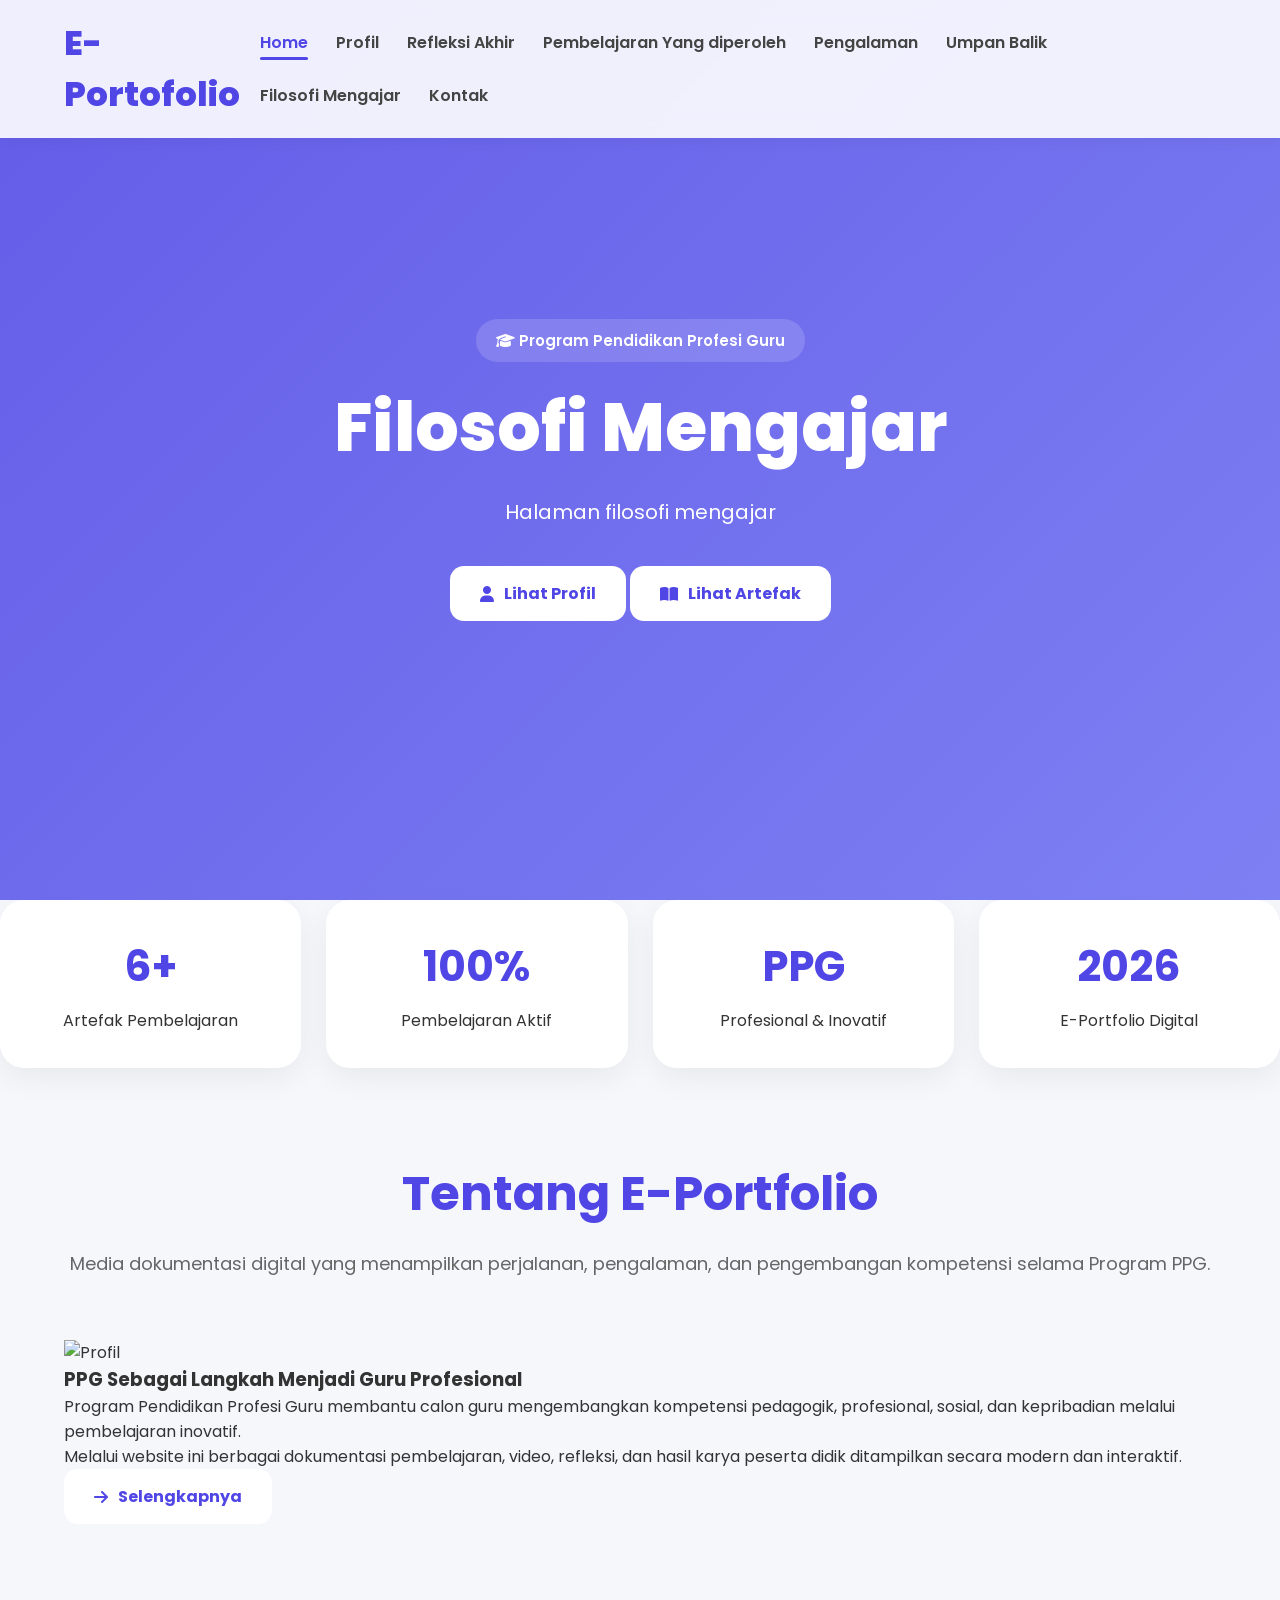
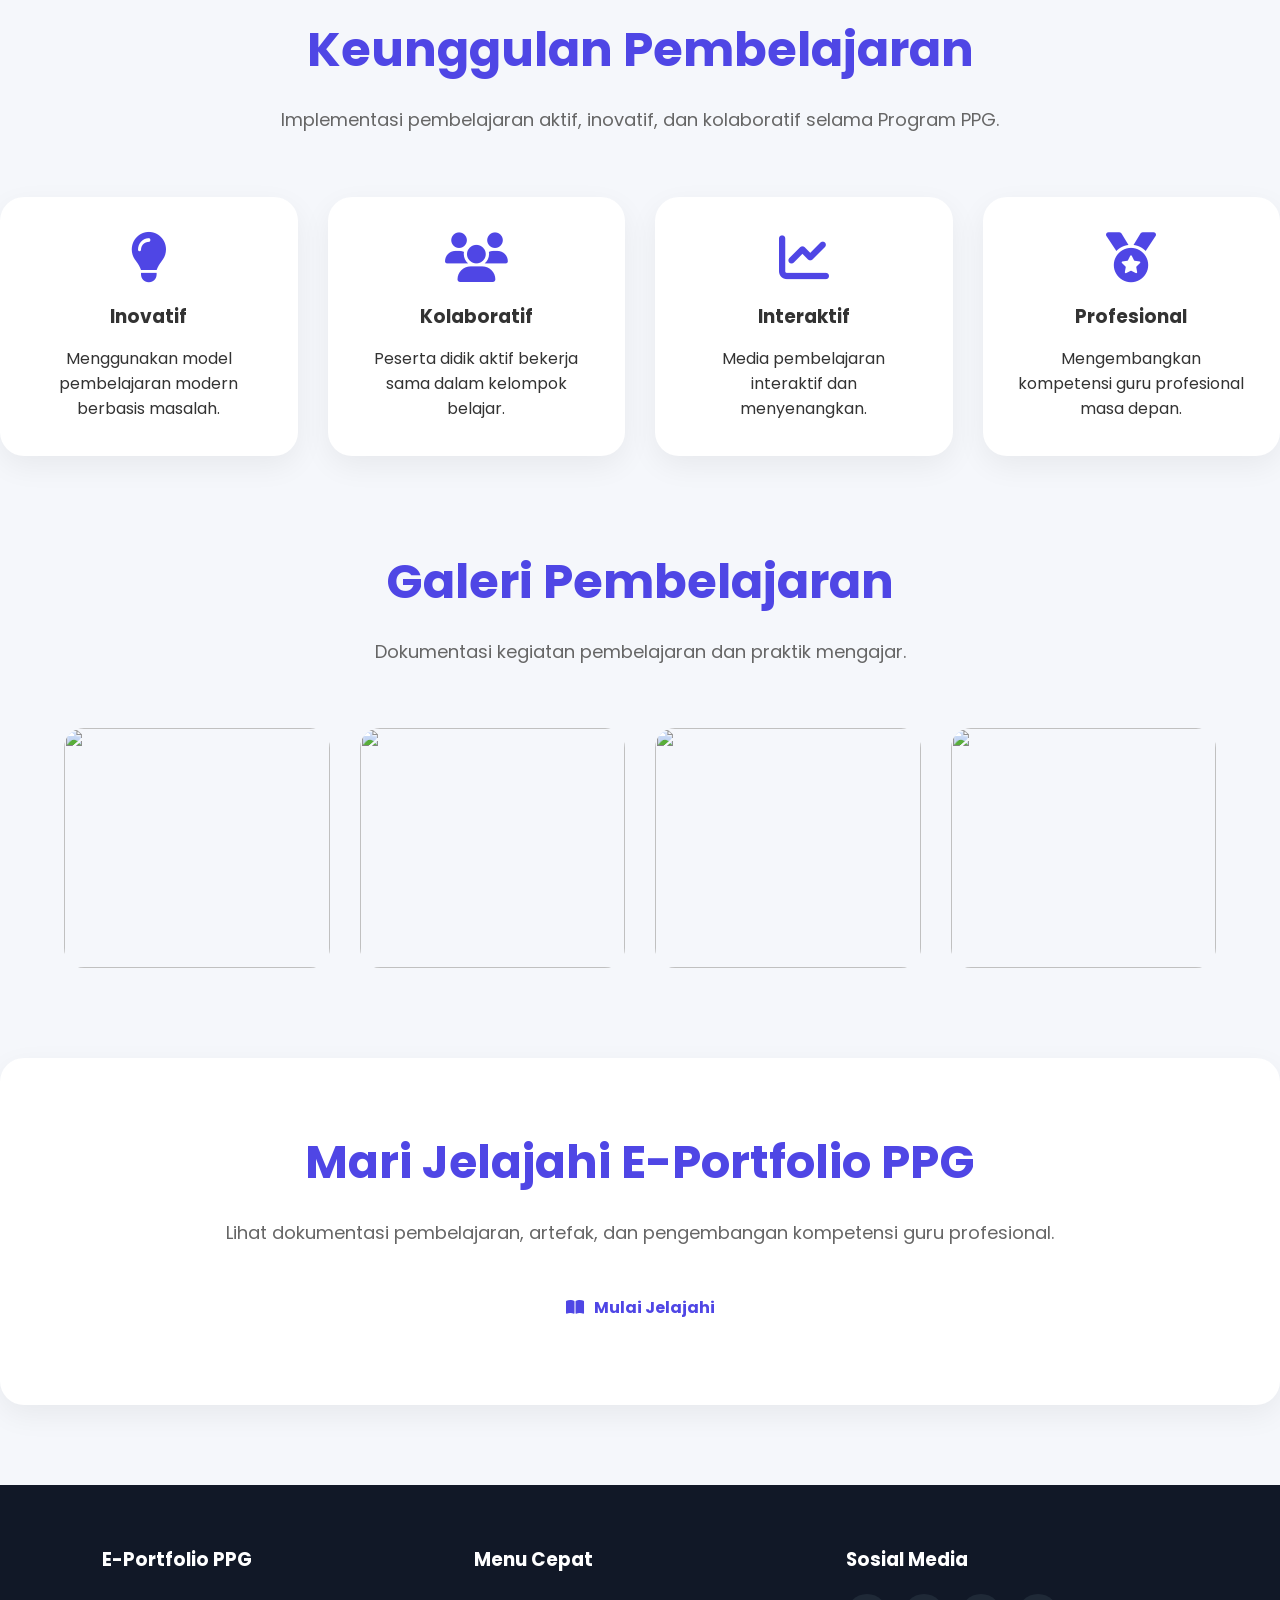
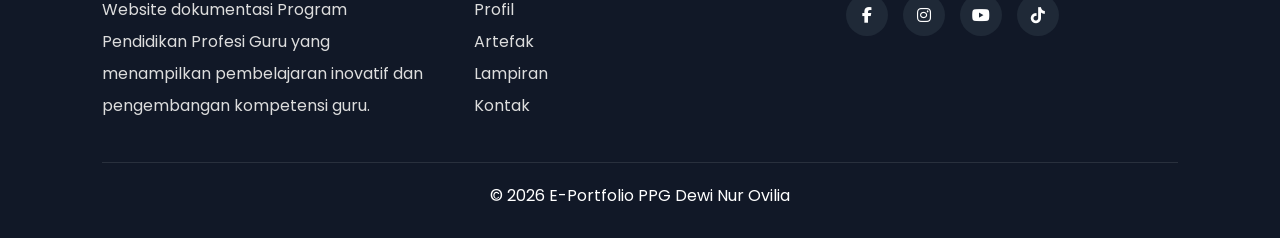
==== filosofi.html @ a44f4aaa "Add files via upload" ====
<!DOCTYPE html>
<html lang="id">

<head>

<meta charset="UTF-8">
<meta name="viewport" content="width=device-width, initial-scale=1.0">

<title>Filosofi Mengajar</title>

<!-- CSS -->
<link rel="stylesheet" href="style.css">

<!-- ICON -->
<link rel="stylesheet"
href="https://cdnjs.cloudflare.com/ajax/libs/font-awesome/6.5.1/css/all.min.css">

</head>

<body>

<!-- =========================
NAVBAR
========================= -->

<nav class="navbar">

<div class="nav-container">

<h2>
<a href="index.html" class="logo-home">
E-Portofolio
</a>
</h2>

<div class="menu">

<a href="index.html" class="active">Home</a>

<a href="profil.html">Profil</a>

<a href="refleksi.html">Refleksi Akhir</a>

<a href="pembelajaran.html">Pembelajaran Yang diperoleh</a>

<a href="pengalaman.html">Pengalaman</a>

<a href="umpanbalik.html">Umpan Balik</a>

<a href="filosofi.html">Filosofi Mengajar</a>

<a href="kontak.html">Kontak</a>

</div>

</div>

</nav>

<!-- =========================
HERO
========================= -->

<section class="hero">

<div class="hero-overlay"></div>

<div class="hero-content">

<span class="hero-badge">
<i class="fa-solid fa-graduation-cap"></i>
Program Pendidikan Profesi Guru
</span>

<h1>Filosofi Mengajar</h1>

<p>Halaman filosofi mengajar</p>

<div class="hero-buttons">

<a href="profil.html" class="hero-btn">

<i class="fa-solid fa-user"></i>

Lihat Profil

</a>

<a href="artefak.html" class="hero-btn secondary-btn">

<i class="fa-solid fa-book-open"></i>

Lihat Artefak

</a>

</div>

</div>

</section>

<!-- =========================
STATISTIK
========================= -->

<section class="stats-section">

<div class="stats-container">

<div class="stats-box">

<h2>6+</h2>

<p>
Artefak Pembelajaran
</p>

</div>

<div class="stats-box">

<h2>100%</h2>

<p>
Pembelajaran Aktif
</p>

</div>

<div class="stats-box">

<h2>PPG</h2>

<p>
Profesional & Inovatif
</p>

</div>

<div class="stats-box">

<h2>2026</h2>

<p>
E-Portfolio Digital
</p>

</div>

</div>

</section>

<!-- =========================
TENTANG
========================= -->

<section class="container">

<div class="section-title">

<h2>
Tentang E-Portfolio
</h2>

<p>

Media dokumentasi digital yang menampilkan perjalanan,
pengalaman, dan pengembangan kompetensi selama Program PPG.

</p>

</div>

<div class="about-grid">

<div class="about-image">

<img src="img/profil.jpg" alt="Profil">

</div>

<div class="about-content">

<h3>
PPG Sebagai Langkah Menjadi Guru Profesional
</h3>

<p>

Program Pendidikan Profesi Guru membantu calon guru
mengembangkan kompetensi pedagogik, profesional,
sosial, dan kepribadian melalui pembelajaran inovatif.

</p>

<p>

Melalui website ini berbagai dokumentasi pembelajaran,
video, refleksi, dan hasil karya peserta didik
ditampilkan secara modern dan interaktif.

</p>

<a href="profil.html" class="btn">

<i class="fa-solid fa-arrow-right"></i>

Selengkapnya

</a>

</div>

</div>

</section>

<!-- =========================
FITUR
========================= -->

<section class="feature-section">

<div class="section-title white-title">

<h2>
Keunggulan Pembelajaran
</h2>

<p>

Implementasi pembelajaran aktif, inovatif,
dan kolaboratif selama Program PPG.

</p>

</div>

<div class="feature-grid">

<div class="feature-card">

<i class="fa-solid fa-lightbulb"></i>

<h3>Inovatif</h3>

<p>
Menggunakan model pembelajaran modern berbasis masalah.
</p>

</div>

<div class="feature-card">

<i class="fa-solid fa-users"></i>

<h3>Kolaboratif</h3>

<p>
Peserta didik aktif bekerja sama dalam kelompok belajar.
</p>

</div>

<div class="feature-card">

<i class="fa-solid fa-chart-line"></i>

<h3>Interaktif</h3>

<p>
Media pembelajaran interaktif dan menyenangkan.
</p>

</div>

<div class="feature-card">

<i class="fa-solid fa-medal"></i>

<h3>Profesional</h3>

<p>
Mengembangkan kompetensi guru profesional masa depan.
</p>

</div>

</div>

</section>

<!-- =========================
GALERI
========================= -->

<section class="container">

<div class="section-title">

<h2>
Galeri Pembelajaran
</h2>

<p>

Dokumentasi kegiatan pembelajaran dan praktik mengajar.

</p>

</div>

<div class="gallery-grid">

<img src="img/siklus1.jpg">

<img src="img/siklus2.jpg">

<img src="img/hasil-kerja-siswa.jpg">

<img src="img/video-pembelajaran.jpg">

</div>

</section>

<!-- =========================
CTA
========================= -->

<section class="cta-section">

<div class="cta-box">

<h2>
Mari Jelajahi E-Portfolio PPG
</h2>

<p>

Lihat dokumentasi pembelajaran, artefak,
dan pengembangan kompetensi guru profesional.

</p>

<a href="profil.html" class="hero-btn">

<i class="fa-solid fa-book-open"></i>

Mulai Jelajahi

</a>

</div>

</section>

<!-- =========================
FOOTER
========================= -->

<footer>

<div class="footer-content">

<div class="footer-box">

<h3>E-Portfolio PPG</h3>

<p>

Website dokumentasi Program Pendidikan Profesi Guru
yang menampilkan pembelajaran inovatif dan pengembangan kompetensi guru.

</p>

</div>

<div class="footer-box">

<h3>Menu Cepat</h3>

<p><a href="profil.html">Profil</a></p>

<p><a href="artefak.html">Artefak</a></p>

<p><a href="lampiran.html">Lampiran</a></p>

<p><a href="kontak.html">Kontak</a></p>

</div>

<div class="footer-box">

<h3>Sosial Media</h3>

<div class="social">

<a href="#">
<i class="fa-brands fa-facebook-f"></i>
</a>

<a href="#">
<i class="fa-brands fa-instagram"></i>
</a>

<a href="#">
<i class="fa-brands fa-youtube"></i>
</a>

<a href="#">
<i class="fa-brands fa-tiktok"></i>
</a>

</div>

</div>

</div>

<div class="copyright">

© 2026 E-Portfolio PPG Dewi Nur Ovilia

</div>

</footer>

</body>

</html>
---- style.css ----
/* ======================================================
STYLE CSS LENGKAP
UNTUK HOME SAMPAI KONTAK
MODERN SIMPLE ELEGANT
====================================================== */

/* =========================
GOOGLE FONT
========================= */

@import url('https://fonts.googleapis.com/css2?family=Poppins:wght@300;400;500;600;700;800&display=swap');

/* =========================
RESET
========================= */

*{
margin:0;
padding:0;
box-sizing:border-box;
font-family:'Poppins',sans-serif;
scroll-behavior:smooth;
}

/* =========================
BODY
========================= */

body{
background:#f5f7fb;
color:#333;
overflow-x:hidden;
}

/* =========================
SCROLLBAR
========================= */

::-webkit-scrollbar{
width:8px;
}

::-webkit-scrollbar-thumb{
background:#4f46e5;
border-radius:20px;
}

/* =========================
NAVBAR
========================= */

.navbar{
width:100%;

position:fixed;
top:0;
left:0;

z-index:999;

background:rgba(255,255,255,0.9);

backdrop-filter:blur(12px);

box-shadow:0 2px 15px rgba(0,0,0,0.05);
}

.nav-container{
width:90%;
max-width:1300px;

margin:auto;

padding:18px 0;

display:flex;
justify-content:space-between;
align-items:center;
}

/* =========================
LOGO
========================= */

.logo-home{
text-decoration:none;

font-size:34px;
font-weight:800;

color:#4f46e5;
}

/* =========================
MENU
========================= */

.menu{
display:flex;
align-items:center;
gap:28px;
flex-wrap:wrap;
}

.menu a{
text-decoration:none;

color:#444;

font-size:16px;
font-weight:600;

transition:0.3s;

position:relative;
}

.menu a:hover,
.menu .active{
color:#4f46e5;
}

.menu a::after{
content:'';

position:absolute;

left:0;
bottom:-5px;

width:0%;
height:3px;

background:#4f46e5;

border-radius:10px;

transition:0.3s;
}

.menu a:hover::after,
.menu .active::after{
width:100%;
}

/* =========================
HERO
========================= */

.hero{
width:100%;
min-height:100vh;

display:flex;
justify-content:center;
align-items:center;

text-align:center;

padding:120px 20px 80px;

position:relative;

background:
linear-gradient(
135deg,
rgba(79,70,229,0.88),
rgba(99,102,241,0.82)
),

url('img/bg-ppg.jpg');

background-size:cover;
background-position:center;
background-repeat:no-repeat;
}

/* =========================
SMALL HERO
========================= */

.small-hero{
min-height:60vh;
}

/* =========================
HERO CONTENT
========================= */

.hero-content{
max-width:900px;
color:white;
}

.hero-badge{
display:inline-block;

padding:10px 20px;

background:rgba(255,255,255,0.15);

border-radius:50px;

margin-bottom:25px;

font-size:15px;
font-weight:600;
}

.hero-content h1{
font-size:68px;
font-weight:800;

line-height:1.2;

margin-bottom:25px;
}

.hero-content p{
font-size:20px;
line-height:1.9;

margin-bottom:35px;
}

/* =========================
BUTTON
========================= */

.hero-btn,
.btn{
display:inline-flex;
align-items:center;
gap:10px;

padding:15px 30px;

border-radius:14px;

background:white;

color:#4f46e5;

text-decoration:none;

font-weight:700;

transition:0.3s;
}

.hero-btn:hover,
.btn:hover{
transform:translateY(-4px);

background:#eef2ff;
}

/* =========================
CONTAINER
========================= */

.container{
width:90%;
max-width:1250px;

margin:auto;

padding:90px 0;
}

/* =========================
SECTION TITLE
========================= */

.section-title{
text-align:center;
margin-bottom:60px;
}

.section-title h2{
font-size:48px;
color:#4f46e5;

margin-bottom:18px;
}

.section-title p{
font-size:18px;
line-height:1.8;
color:#666;
}

/* =========================
GRID
========================= */

.grid,
.grid-2,
.grid-3,
.feature-grid,
.gallery-grid,
.lampiran-grid,
.lptk-grid{
display:grid;
gap:30px;
}

.grid{
grid-template-columns:repeat(auto-fit,minmax(330px,1fr));
}

.grid-2{
grid-template-columns:repeat(auto-fit,minmax(300px,1fr));
}

.grid-3,
.feature-grid{
grid-template-columns:repeat(auto-fit,minmax(250px,1fr));
}

.gallery-grid{
grid-template-columns:repeat(auto-fit,minmax(240px,1fr));
}

.lampiran-grid,
.lptk-grid{
grid-template-columns:repeat(auto-fit,minmax(280px,1fr));
}

/* =========================
CARD
========================= */

.card,
.feature-card,
.profile-box,
.contact-box,
.quote-box,
.info-card,
.timeline-modern-item,
.glass-card,
.lampiran-card,
.stats-box,
.cta-box{

background:white;

border-radius:24px;

overflow:hidden;

box-shadow:
0 10px 30px rgba(0,0,0,0.06);

transition:0.3s;
}

.card:hover,
.feature-card:hover,
.timeline-modern-item:hover,
.glass-card:hover,
.lampiran-card:hover,
.stats-box:hover{

transform:translateY(-8px);
}

/* =========================
CARD IMAGE
========================= */

.card img{
width:100%;
height:240px;
object-fit:cover;
}

/* =========================
BADGE
========================= */

.badge{
position:absolute;

top:18px;
right:18px;

padding:8px 16px;

background:#4f46e5;
color:white;

border-radius:50px;

font-size:13px;
font-weight:700;
}

/* =========================
CARD CONTENT
========================= */

.card-content{
padding:28px;
}

.card-content h3{
font-size:26px;
color:#4f46e5;

margin-bottom:16px;
}

.card-content p{
line-height:1.8;
color:#666;

margin-bottom:16px;
}

.card-content ul{
padding-left:20px;
margin-bottom:20px;
}

.card-content ul li{
margin-bottom:10px;
color:#666;
}

/* =========================
PROFILE
========================= */

.profile-box{
padding:40px;

display:flex;
gap:30px;

align-items:center;
flex-wrap:wrap;
}

.profile-img{
width:240px;
height:240px;

object-fit:cover;

border-radius:20px;
}

/* =========================
FEATURE CARD
========================= */

.feature-card,
.glass-card,
.lampiran-card{
padding:35px;
text-align:center;
}

.feature-card i,
.glass-card i,
.lampiran-card i{
font-size:50px;
color:#4f46e5;

margin-bottom:20px;
}

.feature-card h3,
.glass-card h3,
.lampiran-card h3{
margin-bottom:15px;
}

/* =========================
QUOTE
========================= */

.quote-box{
padding:50px;

font-size:28px;
font-weight:600;

text-align:center;

line-height:1.8;

color:#4f46e5;
}

/* =========================
TIMELINE
========================= */

.timeline-modern{
display:flex;
flex-direction:column;
gap:30px;
}

.timeline-modern-item{
padding:35px;

display:flex;
gap:20px;
align-items:flex-start;
}

.timeline-icon{
min-width:65px;
height:65px;

display:flex;
justify-content:center;
align-items:center;

border-radius:50%;

background:#4f46e5;
color:white;

font-size:24px;
}

.timeline-content h3{
margin-bottom:12px;
color:#4f46e5;
}

.timeline-content p{
line-height:1.8;
color:#666;
}

/* =========================
CONTACT
========================= */

.contact-box{
padding:40px;
max-width:650px;
margin:auto;
}

.contact-box p{
font-size:20px;
line-height:2.3;
}

.contact-box i{
margin-right:10px;
color:#4f46e5;
}

/* =========================
GALLERY
========================= */

.gallery-grid img{
width:100%;
height:240px;

object-fit:cover;

border-radius:20px;

transition:0.3s;
}

.gallery-grid img:hover{
transform:scale(1.03);
}

/* =========================
STATS
========================= */

.stats-container{
display:grid;

grid-template-columns:
repeat(auto-fit,minmax(220px,1fr));

gap:25px;
}

.stats-box{
padding:35px;
text-align:center;
}

.stats-box h2{
font-size:42px;
color:#4f46e5;

margin-bottom:10px;
}

/* =========================
CTA
========================= */

.cta-box{
padding:70px 40px;
text-align:center;
}

.cta-box h2{
font-size:46px;
color:#4f46e5;

margin-bottom:20px;
}

.cta-box p{
font-size:18px;
line-height:1.8;
color:#666;

margin-bottom:30px;
}

/* =========================
FOOTER
========================= */

footer{
background:#111827;
color:white;

padding:60px 8% 30px;

margin-top:80px;
}

.footer-content{
display:flex;
justify-content:space-between;
flex-wrap:wrap;
gap:40px;
}

.footer-box{
flex:1;
min-width:250px;
}

.footer-box h3{
margin-bottom:20px;
}

.footer-box p,
.footer-box a{
color:#ddd;
text-decoration:none;
line-height:2;
}

.social{
display:flex;
gap:15px;
margin-top:20px;
}

.social a{
width:42px;
height:42px;

display:flex;
justify-content:center;
align-items:center;

border-radius:50%;

background:#1f2937;
color:white;

transition:0.3s;
}

.social a:hover{
background:#4f46e5;
}

.copyright{
text-align:center;

margin-top:40px;
padding-top:20px;

border-top:1px solid rgba(255,255,255,0.1);
}

/* =========================
RESPONSIVE
========================= */

@media(max-width:992px){

.hero-content h1{
font-size:52px;
}

.hero-content p{
font-size:18px;
}

}

@media(max-width:768px){

.nav-container{
flex-direction:column;
gap:20px;
}

.menu{
justify-content:center;
gap:18px;
}

.hero-content h1{
font-size:40px;
}

.hero-content p{
font-size:16px;
line-height:1.8;
}

.profile-box{
justify-content:center;
text-align:center;
}

.timeline-modern-item{
flex-direction:column;
}

.section-title h2{
font-size:36px;
}

.cta-box h2{
font-size:32px;
}

}

@media(max-width:500px){

.hero-content h1{
font-size:32px;
}

.logo-home{
font-size:28px;
}

.menu a{
font-size:14px;
}

.profile-img{
width:190px;
height:190px;
}

.card-content h3{
font-size:22px;
}

}
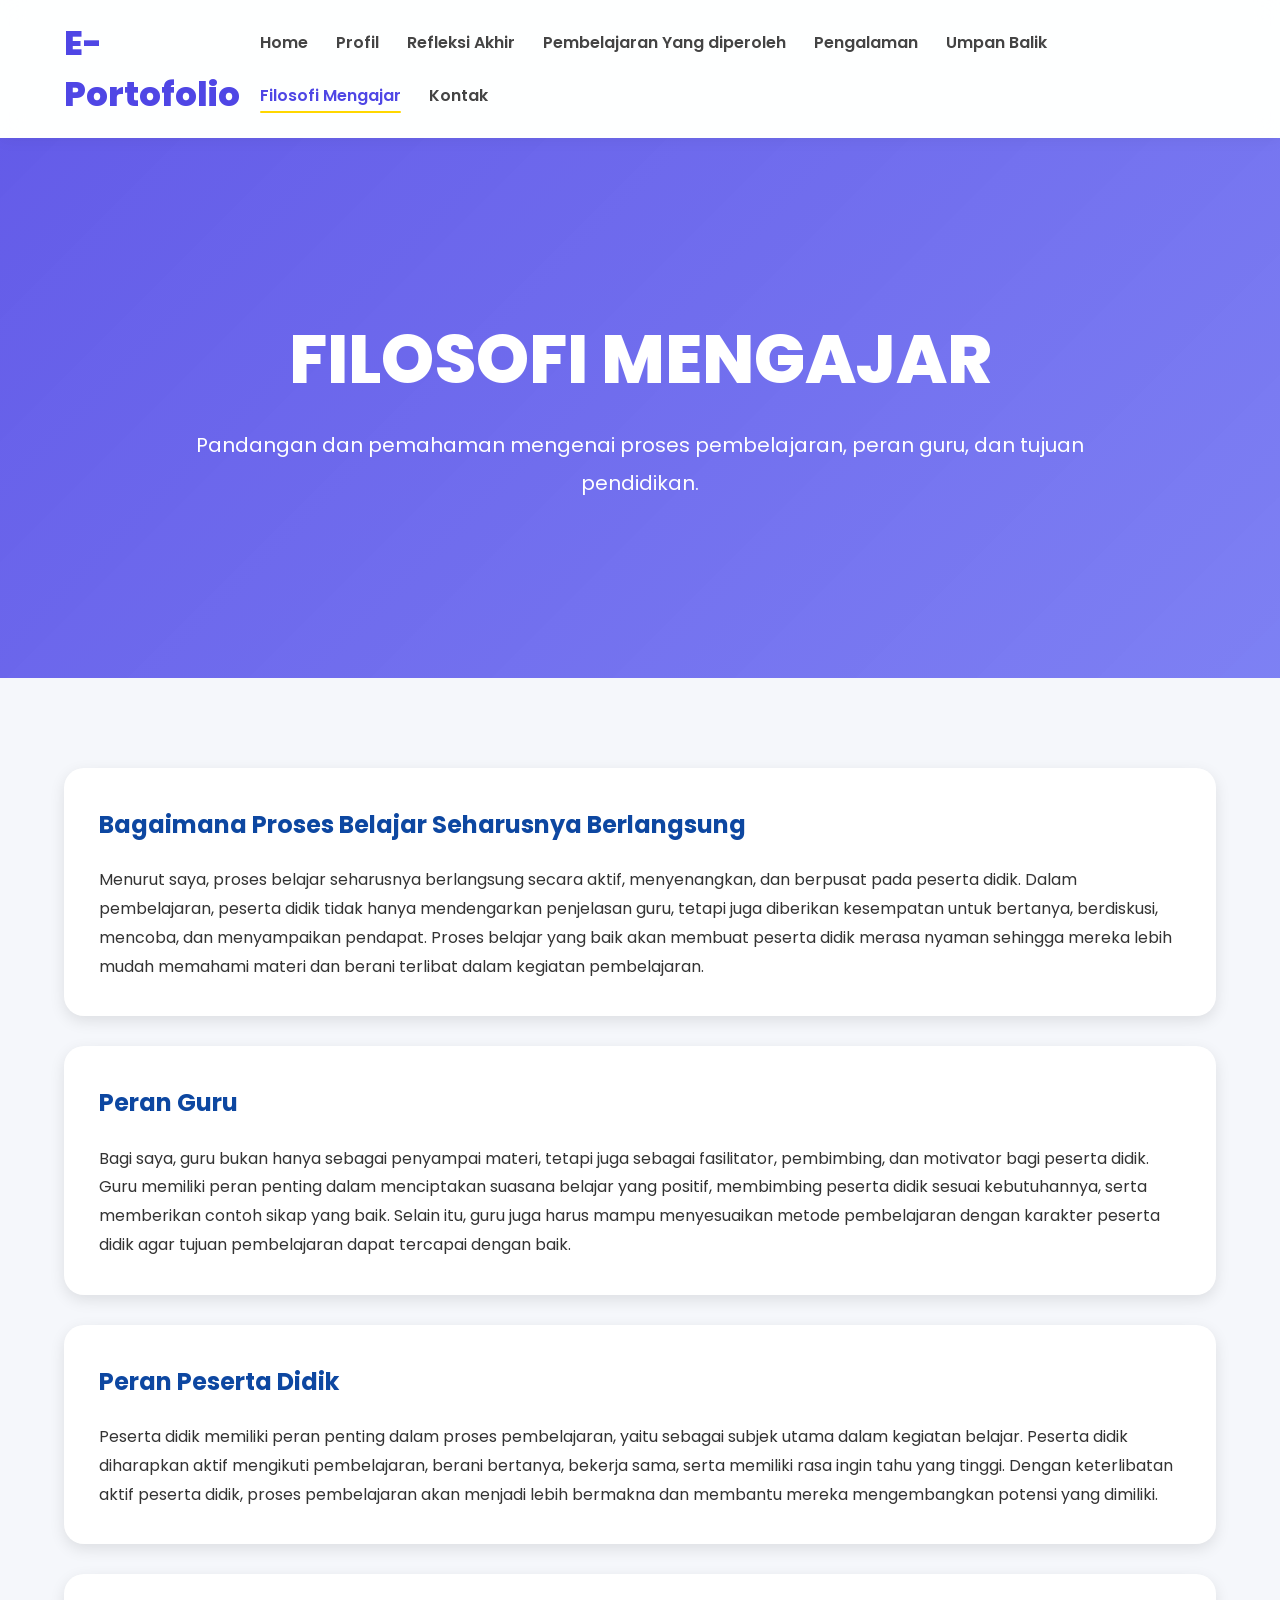
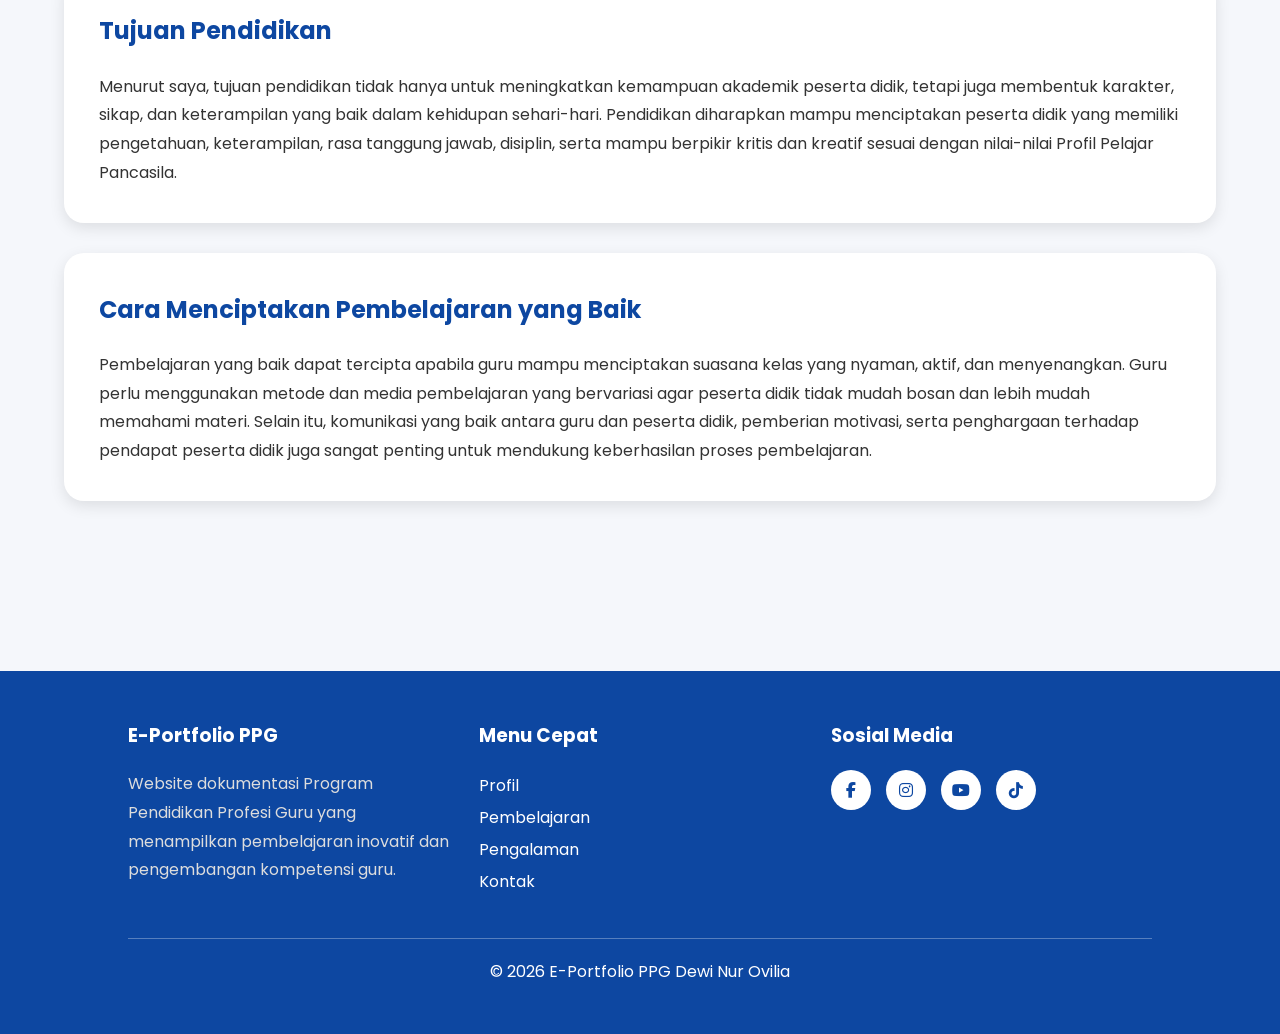
==== commit e4e3bdc2: "Update filosofi.html" ====
--- a/filosofi.html
+++ b/filosofi.html
@@ -8,21 +8,180 @@
 
 <title>Filosofi Mengajar</title>
 
-<!-- CSS -->
 <link rel="stylesheet" href="style.css">
 
-<!-- ICON -->
 <link rel="stylesheet"
 href="https://cdnjs.cloudflare.com/ajax/libs/font-awesome/6.5.1/css/all.min.css">
 
+<!-- AOS -->
+<link rel="stylesheet"
+href="https://unpkg.com/aos@2.3.4/dist/aos.css"/>
+
+<!-- Animate CSS -->
+<link rel="stylesheet"
+href="https://cdnjs.cloudflare.com/ajax/libs/animate.css/4.1.1/animate.min.css"/>
+
+<style>
+
+html{
+scroll-behavior:smooth;
+}
+
+/* NAVBAR */
+.navbar{
+animation:slideDown 1s ease;
+position:sticky;
+top:0;
+z-index:1000;
+}
+
+.navbar a{
+position:relative;
+transition:0.3s;
+}
+
+.navbar a:hover{
+color:#ffd700;
+transform:translateY(-3px);
+}
+
+.navbar a::after{
+content:"";
+position:absolute;
+left:0;
+bottom:-5px;
+width:0;
+height:2px;
+background:#ffd700;
+transition:0.4s;
+}
+
+.navbar a:hover::after{
+width:100%;
+}
+
+/* HERO */
+.hero-content h1{
+animation:fadeInDown 1s ease;
+}
+
+.hero-content p{
+animation:fadeInUp 1.5s ease;
+}
+
+/* BOX */
+.refleksi-box{
+background:white;
+padding:35px;
+border-radius:20px;
+margin-bottom:30px;
+box-shadow:0 5px 15px rgba(0,0,0,0.1);
+transition:0.5s;
+line-height:1.8;
+}
+
+.refleksi-box:hover{
+transform:translateY(-10px);
+box-shadow:0 10px 25px rgba(0,0,0,0.2);
+}
+
+.refleksi-box h2{
+color:#0d47a1;
+margin-bottom:20px;
+}
+
+/* FOOTER */
+footer{
+background:#0d47a1;
+color:white;
+padding:50px 10%;
+margin-top:50px;
+}
+
+.footer-content{
+display:grid;
+grid-template-columns:repeat(auto-fit,minmax(250px,1fr));
+gap:30px;
+}
+
+.footer-box h3{
+margin-bottom:20px;
+}
+
+.footer-box p{
+line-height:1.8;
+}
+
+.footer-box a{
+color:white;
+text-decoration:none;
+}
+
+.social{
+display:flex;
+gap:15px;
+margin-top:15px;
+}
+
+.social a{
+width:40px;
+height:40px;
+background:white;
+color:#0d47a1;
+display:flex;
+align-items:center;
+justify-content:center;
+border-radius:50%;
+}
+
+.copyright{
+text-align:center;
+margin-top:40px;
+padding-top:20px;
+border-top:1px solid rgba(255,255,255,0.3);
+}
+
+/* ANIMATION */
+@keyframes slideDown{
+from{
+transform:translateY(-100%);
+opacity:0;
+}
+to{
+transform:translateY(0);
+opacity:1;
+}
+}
+
+@keyframes fadeInDown{
+from{
+opacity:0;
+transform:translateY(-30px);
+}
+to{
+opacity:1;
+transform:translateY(0);
+}
+}
+
+@keyframes fadeInUp{
+from{
+opacity:0;
+transform:translateY(30px);
+}
+to{
+opacity:1;
+transform:translateY(0);
+}
+}
+
+</style>
+
 </head>
 
 <body>
 
-<!-- =========================
-NAVBAR
-========================= -->
-
+<!-- NAVBAR -->
 <nav class="navbar">
 
 <div class="nav-container">
@@ -35,7 +194,7 @@
 
 <div class="menu">
 
-<a href="index.html" class="active">Home</a>
+<a href="index.html">Home</a>
 
 <a href="profil.html">Profil</a>
 
@@ -47,7 +206,7 @@
 
 <a href="umpanbalik.html">Umpan Balik</a>
 
-<a href="filosofi.html">Filosofi Mengajar</a>
+<a href="filosofi.html" class="active">Filosofi Mengajar</a>
 
 <a href="kontak.html">Kontak</a>
 
@@ -57,310 +216,103 @@
 
 </nav>
 
-<!-- =========================
-HERO
-========================= -->
-
-<section class="hero">
+<!-- HERO -->
+<section class="hero small-hero" data-aos="fade-up">
 
 <div class="hero-overlay"></div>
 
 <div class="hero-content">
 
-<span class="hero-badge">
-<i class="fa-solid fa-graduation-cap"></i>
-Program Pendidikan Profesi Guru
-</span>
-
-<h1>Filosofi Mengajar</h1>
-
-<p>Halaman filosofi mengajar</p>
-
-<div class="hero-buttons">
-
-<a href="profil.html" class="hero-btn">
-
-<i class="fa-solid fa-user"></i>
-
-Lihat Profil
-
-</a>
-
-<a href="artefak.html" class="hero-btn secondary-btn">
-
-<i class="fa-solid fa-book-open"></i>
-
-Lihat Artefak
-
-</a>
-
-</div>
+<h1 class="animate__animated animate__fadeInDown">
+FILOSOFI MENGAJAR
+</h1>
+
+<p class="animate__animated animate__fadeInUp">
+
+Pandangan dan pemahaman mengenai proses pembelajaran, peran guru, dan tujuan pendidikan.
+
+</p>
 
 </div>
 
 </section>
 
-<!-- =========================
-STATISTIK
-========================= -->
-
-<section class="stats-section">
-
-<div class="stats-container">
-
-<div class="stats-box">
-
-<h2>6+</h2>
-
-<p>
-Artefak Pembelajaran
-</p>
-
-</div>
-
-<div class="stats-box">
-
-<h2>100%</h2>
-
-<p>
-Pembelajaran Aktif
-</p>
-
-</div>
-
-<div class="stats-box">
-
-<h2>PPG</h2>
-
-<p>
-Profesional & Inovatif
-</p>
-
-</div>
-
-<div class="stats-box">
-
-<h2>2026</h2>
-
-<p>
-E-Portfolio Digital
-</p>
-
-</div>
+<!-- ISI -->
+<section class="container">
+
+<div class="refleksi-box" data-aos="fade-right">
+
+<h2>
+Bagaimana Proses Belajar Seharusnya Berlangsung
+</h2>
+
+<p>
+
+Menurut saya, proses belajar seharusnya berlangsung secara aktif, menyenangkan, dan berpusat pada peserta didik. Dalam pembelajaran, peserta didik tidak hanya mendengarkan penjelasan guru, tetapi juga diberikan kesempatan untuk bertanya, berdiskusi, mencoba, dan menyampaikan pendapat. Proses belajar yang baik akan membuat peserta didik merasa nyaman sehingga mereka lebih mudah memahami materi dan berani terlibat dalam kegiatan pembelajaran.
+
+</p>
+
+</div>
+
+<div class="refleksi-box" data-aos="fade-left">
+
+<h2>
+Peran Guru
+</h2>
+
+<p>
+
+Bagi saya, guru bukan hanya sebagai penyampai materi, tetapi juga sebagai fasilitator, pembimbing, dan motivator bagi peserta didik. Guru memiliki peran penting dalam menciptakan suasana belajar yang positif, membimbing peserta didik sesuai kebutuhannya, serta memberikan contoh sikap yang baik. Selain itu, guru juga harus mampu menyesuaikan metode pembelajaran dengan karakter peserta didik agar tujuan pembelajaran dapat tercapai dengan baik.
+
+</p>
+
+</div>
+
+<div class="refleksi-box" data-aos="fade-right">
+
+<h2>
+Peran Peserta Didik
+</h2>
+
+<p>
+
+Peserta didik memiliki peran penting dalam proses pembelajaran, yaitu sebagai subjek utama dalam kegiatan belajar. Peserta didik diharapkan aktif mengikuti pembelajaran, berani bertanya, bekerja sama, serta memiliki rasa ingin tahu yang tinggi. Dengan keterlibatan aktif peserta didik, proses pembelajaran akan menjadi lebih bermakna dan membantu mereka mengembangkan potensi yang dimiliki.
+
+</p>
+
+</div>
+
+<div class="refleksi-box" data-aos="fade-left">
+
+<h2>
+Tujuan Pendidikan
+</h2>
+
+<p>
+
+Menurut saya, tujuan pendidikan tidak hanya untuk meningkatkan kemampuan akademik peserta didik, tetapi juga membentuk karakter, sikap, dan keterampilan yang baik dalam kehidupan sehari-hari. Pendidikan diharapkan mampu menciptakan peserta didik yang memiliki pengetahuan, keterampilan, rasa tanggung jawab, disiplin, serta mampu berpikir kritis dan kreatif sesuai dengan nilai-nilai Profil Pelajar Pancasila.
+
+</p>
+
+</div>
+
+<div class="refleksi-box" data-aos="zoom-in">
+
+<h2>
+Cara Menciptakan Pembelajaran yang Baik
+</h2>
+
+<p>
+
+Pembelajaran yang baik dapat tercipta apabila guru mampu menciptakan suasana kelas yang nyaman, aktif, dan menyenangkan. Guru perlu menggunakan metode dan media pembelajaran yang bervariasi agar peserta didik tidak mudah bosan dan lebih mudah memahami materi. Selain itu, komunikasi yang baik antara guru dan peserta didik, pemberian motivasi, serta penghargaan terhadap pendapat peserta didik juga sangat penting untuk mendukung keberhasilan proses pembelajaran.
+
+</p>
 
 </div>
 
 </section>
 
-<!-- =========================
-TENTANG
-========================= -->
-
-<section class="container">
-
-<div class="section-title">
-
-<h2>
-Tentang E-Portfolio
-</h2>
-
-<p>
-
-Media dokumentasi digital yang menampilkan perjalanan,
-pengalaman, dan pengembangan kompetensi selama Program PPG.
-
-</p>
-
-</div>
-
-<div class="about-grid">
-
-<div class="about-image">
-
-<img src="img/profil.jpg" alt="Profil">
-
-</div>
-
-<div class="about-content">
-
-<h3>
-PPG Sebagai Langkah Menjadi Guru Profesional
-</h3>
-
-<p>
-
-Program Pendidikan Profesi Guru membantu calon guru
-mengembangkan kompetensi pedagogik, profesional,
-sosial, dan kepribadian melalui pembelajaran inovatif.
-
-</p>
-
-<p>
-
-Melalui website ini berbagai dokumentasi pembelajaran,
-video, refleksi, dan hasil karya peserta didik
-ditampilkan secara modern dan interaktif.
-
-</p>
-
-<a href="profil.html" class="btn">
-
-<i class="fa-solid fa-arrow-right"></i>
-
-Selengkapnya
-
-</a>
-
-</div>
-
-</div>
-
-</section>
-
-<!-- =========================
-FITUR
-========================= -->
-
-<section class="feature-section">
-
-<div class="section-title white-title">
-
-<h2>
-Keunggulan Pembelajaran
-</h2>
-
-<p>
-
-Implementasi pembelajaran aktif, inovatif,
-dan kolaboratif selama Program PPG.
-
-</p>
-
-</div>
-
-<div class="feature-grid">
-
-<div class="feature-card">
-
-<i class="fa-solid fa-lightbulb"></i>
-
-<h3>Inovatif</h3>
-
-<p>
-Menggunakan model pembelajaran modern berbasis masalah.
-</p>
-
-</div>
-
-<div class="feature-card">
-
-<i class="fa-solid fa-users"></i>
-
-<h3>Kolaboratif</h3>
-
-<p>
-Peserta didik aktif bekerja sama dalam kelompok belajar.
-</p>
-
-</div>
-
-<div class="feature-card">
-
-<i class="fa-solid fa-chart-line"></i>
-
-<h3>Interaktif</h3>
-
-<p>
-Media pembelajaran interaktif dan menyenangkan.
-</p>
-
-</div>
-
-<div class="feature-card">
-
-<i class="fa-solid fa-medal"></i>
-
-<h3>Profesional</h3>
-
-<p>
-Mengembangkan kompetensi guru profesional masa depan.
-</p>
-
-</div>
-
-</div>
-
-</section>
-
-<!-- =========================
-GALERI
-========================= -->
-
-<section class="container">
-
-<div class="section-title">
-
-<h2>
-Galeri Pembelajaran
-</h2>
-
-<p>
-
-Dokumentasi kegiatan pembelajaran dan praktik mengajar.
-
-</p>
-
-</div>
-
-<div class="gallery-grid">
-
-<img src="img/siklus1.jpg">
-
-<img src="img/siklus2.jpg">
-
-<img src="img/hasil-kerja-siswa.jpg">
-
-<img src="img/video-pembelajaran.jpg">
-
-</div>
-
-</section>
-
-<!-- =========================
-CTA
-========================= -->
-
-<section class="cta-section">
-
-<div class="cta-box">
-
-<h2>
-Mari Jelajahi E-Portfolio PPG
-</h2>
-
-<p>
-
-Lihat dokumentasi pembelajaran, artefak,
-dan pengembangan kompetensi guru profesional.
-
-</p>
-
-<a href="profil.html" class="hero-btn">
-
-<i class="fa-solid fa-book-open"></i>
-
-Mulai Jelajahi
-
-</a>
-
-</div>
-
-</section>
-
-<!-- =========================
-FOOTER
-========================= -->
-
+<!-- FOOTER -->
 <footer>
 
 <div class="footer-content">
@@ -384,9 +336,9 @@
 
 <p><a href="profil.html">Profil</a></p>
 
-<p><a href="artefak.html">Artefak</a></p>
-
-<p><a href="lampiran.html">Lampiran</a></p>
+<p><a href="pembelajaran.html">Pembelajaran</a></p>
+
+<p><a href="pengalaman.html">Pengalaman</a></p>
 
 <p><a href="kontak.html">Kontak</a></p>
 
@@ -428,6 +380,18 @@
 
 </footer>
 
+<!-- AOS -->
+<script src="https://unpkg.com/aos@2.3.4/dist/aos.js"></script>
+
+<script>
+
+AOS.init({
+duration:1200,
+once:false
+});
+
+</script>
+
 </body>
 
 </html>
--- a/style.css
+++ b/style.css
@@ -90,7 +90,139 @@
 
 color:#4f46e5;
 }
-
+/* TAMBAHKAN DI style.css ATAU SEBELUM </head> */
+
+html{
+scroll-behavior:smooth;
+}
+
+/* NAVBAR */
+.navbar{
+animation:slideDown 1s ease;
+transition:0.4s;
+}
+
+.navbar a{
+position:relative;
+transition:0.3s;
+}
+
+.navbar a:hover{
+color:#ffd700;
+transform:translateY(-3px);
+}
+
+.navbar a::after{
+content:"";
+position:absolute;
+left:0;
+bottom:-5px;
+width:0;
+height:2px;
+background:#ffd700;
+transition:0.4s;
+}
+
+.navbar a:hover::after{
+width:100%;
+}
+
+/* HERO */
+.hero{
+animation:fadeIn 2s ease;
+}
+
+.hero h1{
+animation:zoomIn 1s ease;
+}
+
+.hero p{
+animation:fadeInUp 1.5s ease;
+}
+
+/* CARD */
+.card,
+section,
+.box{
+transition:0.4s;
+}
+
+.card:hover,
+section:hover,
+.box:hover{
+transform:translateY(-10px);
+box-shadow:0 10px 20px rgba(0,0,0,0.2);
+}
+
+/* BUTTON */
+button,
+.btn{
+transition:0.3s;
+}
+
+button:hover,
+.btn:hover{
+transform:scale(1.05);
+}
+
+/* GAMBAR */
+img{
+transition:0.5s;
+}
+
+img:hover{
+transform:scale(1.05);
+}
+
+/* NAVBAR SCROLL */
+.navbar.sticky{
+background:rgba(0,0,0,0.9);
+backdrop-filter:blur(5px);
+box-shadow:0 2px 10px rgba(0,0,0,0.3);
+}
+
+/* ANIMATION */
+@keyframes slideDown{
+from{
+transform:translateY(-100%);
+opacity:0;
+}
+to{
+transform:translateY(0);
+opacity:1;
+}
+}
+
+@keyframes fadeIn{
+from{
+opacity:0;
+}
+to{
+opacity:1;
+}
+}
+
+@keyframes fadeInUp{
+from{
+opacity:0;
+transform:translateY(30px);
+}
+to{
+opacity:1;
+transform:translateY(0);
+}
+}
+
+@keyframes zoomIn{
+from{
+opacity:0;
+transform:scale(0.5);
+}
+to{
+opacity:1;
+transform:scale(1);
+}
+}
 /* =========================
 MENU
 ========================= */
@@ -450,7 +582,17 @@
 
 border-radius:20px;
 }
-
+.about-content{
+text-align:center;
+}
+
+.about-content h3{
+text-align:center;
+}
+
+.about-content p{
+text-align:center;
+}
 /* =========================
 FEATURE CARD
 ========================= */
@@ -768,12 +910,94 @@
 }
 
 .profile-img{
-width:190px;
-height:190px;
-}
-
+width:250px;
+height:250px;
+object-fit:contain;
+background:white;
+padding:10px;
+border-radius:20px;
+}
 .card-content h3{
 font-size:22px;
 }
 
 }
+.about-image img{
+width:100%;
+max-width:300px;
+height:auto;
+object-fit:cover;
+border-radius:20px;
+display:block;
+margin:auto;
+}
+/* TARUH PALING BAWAH DI style.css */
+
+.stats-section{
+padding-top:120px;
+}
+
+/* FOOTER */
+
+footer{
+background:#0d47a1;
+color:white;
+padding:50px 10%;
+margin-top:50px;
+display:block;
+width:100%;
+}
+
+.footer-content{
+display:grid;
+grid-template-columns:repeat(auto-fit,minmax(250px,1fr));
+gap:30px;
+}
+
+.footer-box h3{
+margin-bottom:20px;
+}
+
+.footer-box p{
+line-height:1.8;
+}
+
+.footer-box a{
+color:white;
+text-decoration:none;
+transition:0.3s;
+}
+
+.footer-box a:hover{
+color:#ffd700;
+}
+
+.social{
+display:flex;
+gap:15px;
+margin-top:15px;
+}
+
+.social a{
+width:40px;
+height:40px;
+background:white;
+color:#0d47a1;
+display:flex;
+align-items:center;
+justify-content:center;
+border-radius:50%;
+transition:0.3s;
+}
+
+.social a:hover{
+transform:translateY(-5px);
+background:#ffd700;
+}
+
+.copyright{
+text-align:center;
+margin-top:40px;
+padding-top:20px;
+border-top:1px solid rgba(255,255,255,0.3);
+}
